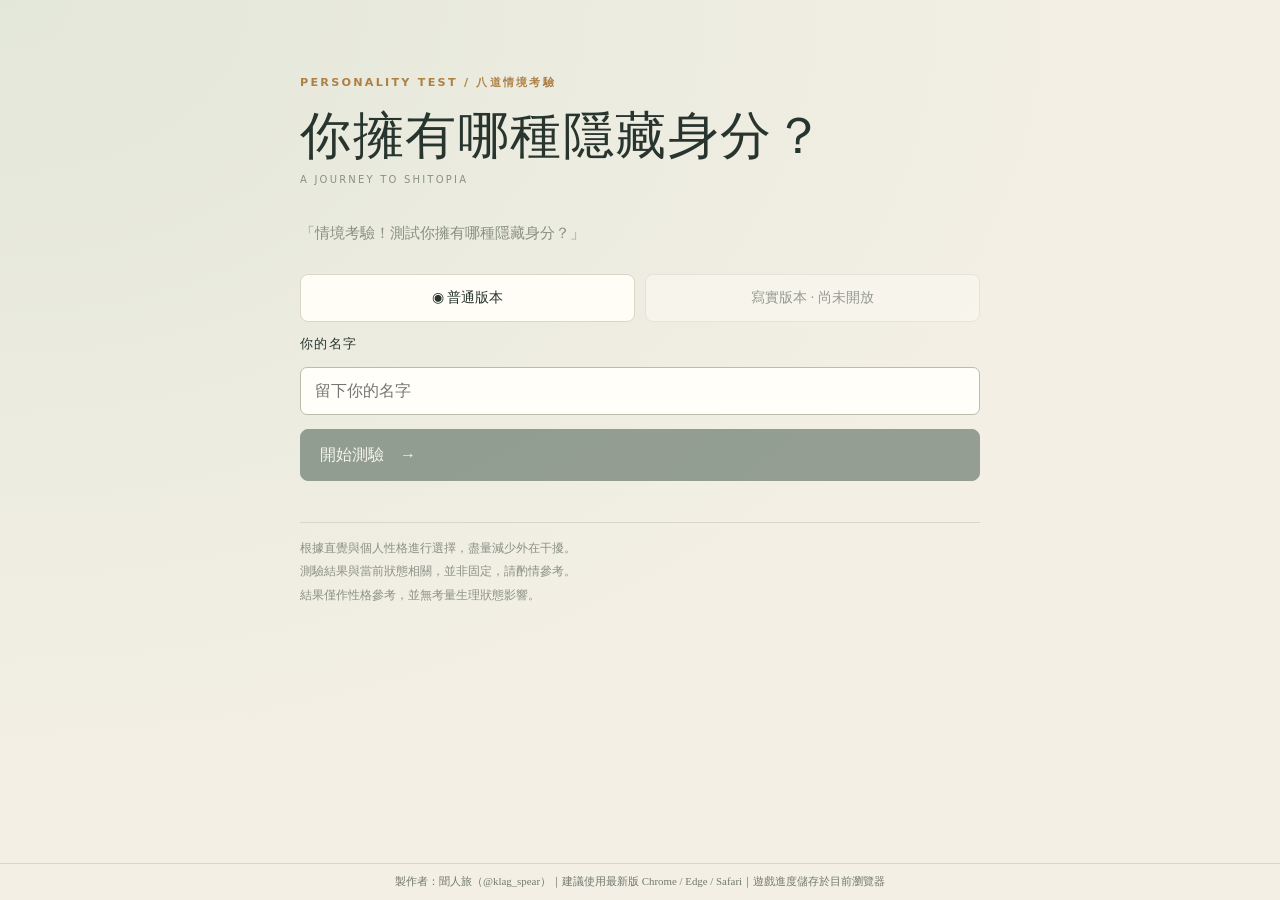
==== index.html @ 608b9f54 "Publish Playtest v0.3" ====
<!doctype html>
<html lang="zh-Hant">
<head><meta charset="utf-8"><meta name="viewport" content="width=device-width, initial-scale=1, viewport-fit=cover"><meta name="theme-color" content="#1e2924"><meta name="description" content="八道情境題，找出你的隱藏身分。"><title>你擁有哪種隱藏身分？</title><link rel="stylesheet" href="./styles/app.css"></head>
<body><div id="app"></div><div id="notice" class="notification-stack" aria-live="polite" aria-relevant="additions"></div><dialog id="modal" aria-labelledby="modal-title"></dialog><noscript>本測驗需要開啟 JavaScript。</noscript><script type="module" src="./src/main.js"></script></body>
</html>
---- styles/app.css ----
@import url('./screens.css');
:root{color-scheme:light;--paper:#f3efe5;--ink:#28352e;--muted:#73796d;--green:#233e31;--gold:#ad8146;--line:#d9d6c9;--white:#fffdf6;font-family:'Noto Serif TC','Microsoft JhengHei',serif;font-size:16px;background:var(--paper);color:var(--ink)}
*{box-sizing:border-box}body{margin:0;background:radial-gradient(ellipse at 0 0,#e3e7d9,transparent 60%),var(--paper);min-height:100dvh}button,input{font:inherit}button{cursor:pointer;border:1px solid var(--line);border-radius:8px;background:var(--white);color:var(--ink);padding:13px 19px;min-height:46px;transition:background .15s,transform .15s,box-shadow .15s;text-align:left;line-height:1.5;overflow-wrap:anywhere}button:hover:not(:disabled){background:#e4eadc;border-color:#92a68d;box-shadow:0 3px 10px #24362d0c}button:active:not(:disabled){transform:translateY(1px)}button:disabled{cursor:not-allowed;opacity:.45}button.primary{background:var(--green);color:#fffdf3;border-color:var(--green)}button.primary:hover:not(:disabled){background:#375b46}button.danger{color:#973d35;border-color:#bf827b}button:focus-visible,a:focus-visible,input:focus-visible{outline:3px solid #b18443;outline-offset:4px}input[type=text]{width:100%;border:1px solid #babdad;background:#fffef9;padding:14px;border-radius:7px;color:var(--ink);font-size:1rem}input[type=range]{width:min(300px,70vw)}a{color:var(--green)}h1,h2,h3,p{margin-top:0}h1{font-size:clamp(2.3rem,5.5vw,4.5rem);font-weight:500;line-height:1.2;letter-spacing:.06em}h2{font-size:clamp(1.6rem,3vw,2.4rem);font-weight:500;line-height:1.4}h3{font-size:1.15rem}p{line-height:1.9}small,.muted{color:var(--muted)}.eyebrow{font-family:system-ui,sans-serif;font-size:.7rem;letter-spacing:.2em;text-transform:uppercase;color:var(--gold);font-weight:700}.shell{max-width:1240px;margin:auto;padding:0 40px 48px}.topbar{display:flex;justify-content:space-between;align-items:center;gap:16px;min-height:92px;border-bottom:1px solid var(--line);margin-bottom:36px}.brand{font-size:1.3rem;letter-spacing:.2em;font-weight:700}.brand small{display:block;font:9px system-ui;letter-spacing:.22em;margin-top:4px}.top-actions{display:flex;gap:8px;align-items:center}.top-actions button{font-size:.85rem;padding:9px 13px}.pill{display:inline-block;border:1px solid var(--line);padding:5px 10px;border-radius:99px;font-size:.73rem;color:var(--muted)}.row{display:flex;flex-wrap:wrap;gap:10px;align-items:center}.stack{display:grid;gap:12px}.divider{border-top:1px solid var(--line);margin:24px 0}.card{border:1px solid var(--line);background:#fffdf699;border-radius:12px;padding:24px}.page-title{margin-bottom:28px}.page-title p{max-width:650px}.footer{border-top:1px solid var(--line);padding:22px 0;margin-top:42px;display:flex;justify-content:space-between;gap:12px;font-size:.7rem;color:var(--muted);letter-spacing:.06em}.asset{display:flex;align-items:center;justify-content:center;min-width:0;overflow:hidden}.asset img{max-width:100%;max-height:100%;object-fit:contain}.missing{flex-direction:column;gap:8px;border:1px dashed #91a18b;background:linear-gradient(150deg,#d9e1d044,#c7c9ad33);border-radius:12px;text-align:center;padding:16px;min-height:130px;color:#576951}.missing small{font:10px system-ui;overflow-wrap:anywhere}.asset-mark{font-size:2rem;color:#a88a59}.hidden{display:none!important}dialog{border:1px solid var(--line);border-radius:16px;background:var(--paper);color:var(--ink);width:min(850px,calc(100% - 24px));max-height:90dvh;padding:24px;box-shadow:0 30px 100px #101d1866}dialog::backdrop{background:#14221dcc;backdrop-filter:blur(5px)}.modal-head{display:flex;align-items:center;justify-content:space-between;gap:16px;position:sticky;top:-24px;background:var(--paper);padding:16px 0;z-index:5}.modal-head h2{font-size:1.5rem;margin:0}.modal-body{padding-top:12px}.collection{display:grid;gap:12px}.collection .card{padding:18px}.collection h3{margin-bottom:8px}.collection p{font-size:.9rem;margin-bottom:0;white-space:pre-line}.collection small{font:11px system-ui}.locked{background:#e9e7dd}.save-slot{display:flex;align-items:center;justify-content:space-between;gap:16px;flex-wrap:wrap}.save-slot .row{gap:5px}.save-slot button{padding:8px 12px}.save-slot p{margin:0;font-size:.88rem}.modal-grid{display:grid;grid-template-columns:1fr 1fr;gap:10px}.share-preview{width:100%;max-height:420px;object-fit:contain;border-radius:8px}.public-banner{background:#e1e7d5;padding:14px;border-radius:8px;margin-bottom:20px}.full-width{width:100%}
@media(max-width:767px){.shell{padding:0 18px 28px}.topbar{min-height:76px;margin-bottom:24px}.brand{font-size:1.05rem}.top-actions .pill{display:none}.card{padding:18px}.footer{flex-direction:column}.modal-grid{grid-template-columns:1fr}dialog{padding:18px}.modal-head{top:-18px}button{padding:12px 15px}.save-slot{align-items:flex-start}}
@media(prefers-reduced-motion:reduce){*,*::before,*::after{animation-duration:.01ms!important;transition-duration:.01ms!important;scroll-behavior:auto!important}}
.notification-stack{position:fixed;top:104px;right:max(16px,env(safe-area-inset-right));width:min(370px,calc(100vw - 32px));display:flex;flex-direction:column;gap:9px;z-index:30;pointer-events:none}.notice-item{background:var(--green);color:#fffdf3;border:1px solid #60816c;border-radius:10px;padding:12px 16px;box-shadow:0 8px 25px #14231c38;line-height:1.55;font-size:.9rem;pointer-events:auto;animation:notice-in .22s ease-out}.notice-item.item{background:#e7e4d1;color:var(--ink);border-color:#9aaa84}.notice-item.achievement{background:#f1e2bd;color:#51371d;border:2px solid var(--gold);padding:16px 18px;font-size:1rem;font-weight:700;box-shadow:0 10px 30px #59441d4d}.notice-item.leaving{opacity:0;transform:translateX(15px);max-height:0;padding-top:0;padding-bottom:0;margin:0;transition:opacity .24s,transform .24s,max-height .24s,padding .24s}@keyframes notice-in{from{opacity:0;transform:translateY(-10px)}to{opacity:1;transform:translateY(0)}}
@media(max-width:600px){.notification-stack{top:75px;right:10px;width:min(300px,calc(100vw - 20px))}.notice-item{font-size:.8rem;padding:9px 12px}.notice-item.achievement{font-size:.88rem;padding:12px}}

/* Persistent credits and stable shortcut row. */
.shell{padding-bottom:calc(72px + env(safe-area-inset-bottom))}
.footer{position:fixed;left:0;right:0;bottom:0;z-index:12;margin:0;padding:10px 16px calc(10px + env(safe-area-inset-bottom));display:block;text-align:center;line-height:1.45;background:rgba(243,239,229,.96);border-top:1px solid var(--line);font-size:.68rem;letter-spacing:0}
.demon-screen{padding-bottom:calc(74px + env(safe-area-inset-bottom))}
.topbar{flex-wrap:wrap}.top-actions{flex-wrap:wrap;justify-content:flex-end}
.notice-item{display:grid;gap:2px}.notice-item strong{font-size:.78rem;letter-spacing:.08em}.notice-item span{display:block}
.notice-item.item{border:2px solid #b3bd7d;background:#eeeacf;box-shadow:0 8px 25px #524d1e3d}.notice-item.item strong{color:#4e6229;font-size:.82rem}.notice-item.achievement strong{font-size:.86rem}
@media(max-width:600px){.shell{padding-bottom:calc(102px + env(safe-area-inset-bottom))}.topbar{justify-content:center;gap:8px;padding:8px 0}.top-actions{width:100%;justify-content:center;gap:4px}.topbar .top-actions button{font-size:.72rem;padding:6px 8px;min-height:38px}.footer{font-size:.61rem;max-width:100vw;padding:8px 18px calc(8px + env(safe-area-inset-bottom))}.notification-stack{top:112px}}
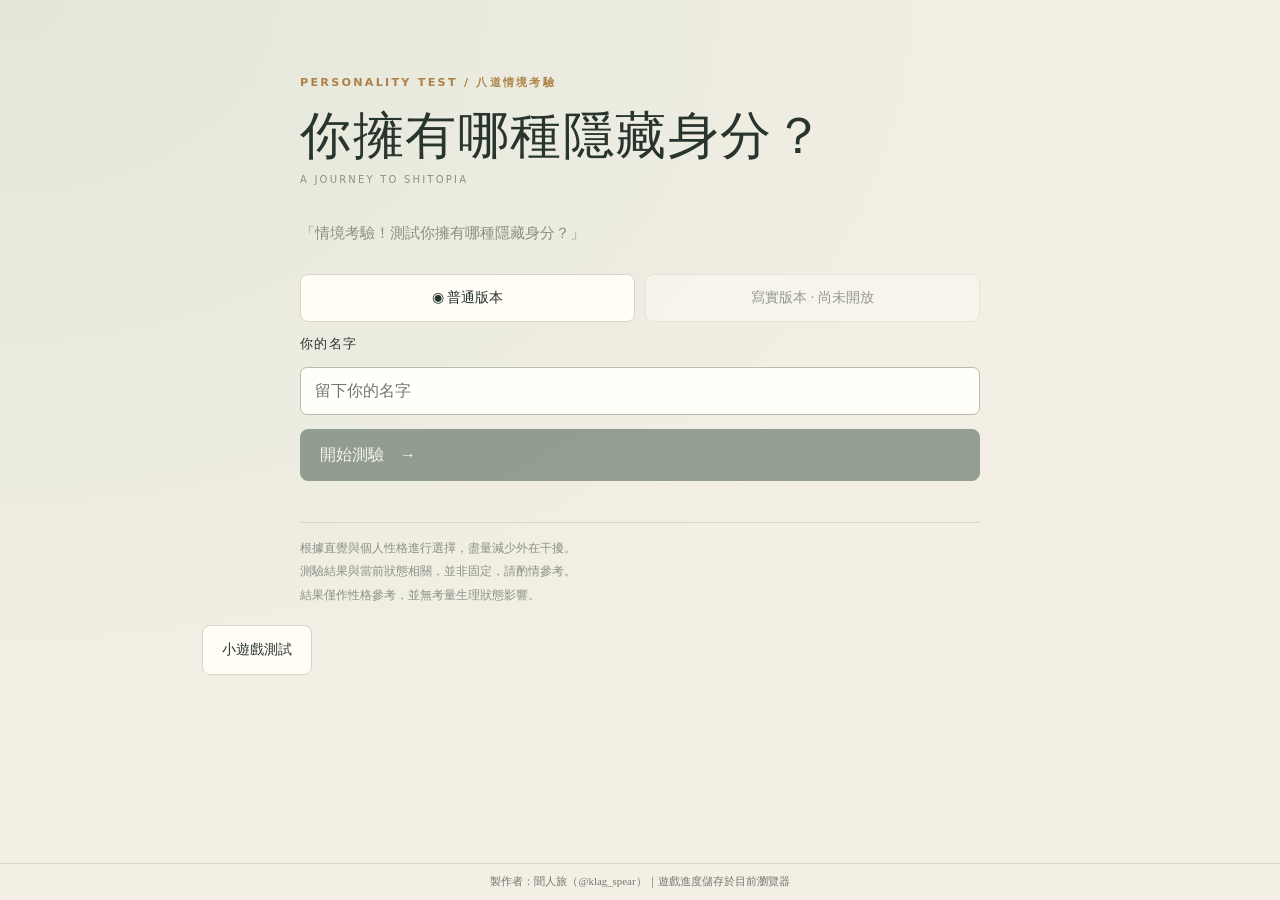
==== commit 0f1ab93e: "Update Playtest v0.6.3" ====
--- a/index.html
+++ b/index.html
@@ -1,5 +1,5 @@
 <!doctype html>
 <html lang="zh-Hant">
-<head><meta charset="utf-8"><meta name="viewport" content="width=device-width, initial-scale=1, viewport-fit=cover"><meta name="theme-color" content="#1e2924"><meta name="description" content="八道情境題，找出你的隱藏身分。"><title>你擁有哪種隱藏身分？</title><link rel="stylesheet" href="./styles/app.css"></head>
+<head><meta charset="utf-8"><meta name="viewport" content="width=device-width, initial-scale=1, viewport-fit=cover"><meta name="theme-color" content="#1e2924"><meta name="description" content="八道情境題，找出你的隱藏身分。"><title>你擁有哪種隱藏身分？</title><link rel="stylesheet" href="./styles/app.css"><link rel="stylesheet" href="./styles/candidate.css"><link rel="stylesheet" href="./styles/revision-061.css"></head>
 <body><div id="app"></div><div id="notice" class="notification-stack" aria-live="polite" aria-relevant="additions"></div><dialog id="modal" aria-labelledby="modal-title"></dialog><noscript>本測驗需要開啟 JavaScript。</noscript><script type="module" src="./src/main.js"></script></body>
 </html>
--- a/styles/candidate.css
+++ b/styles/candidate.css
@@ -0,0 +1,45 @@
+/* v0.5: visual stage stays fixed; dialogue and the document grow naturally. */
+@import url('./minigames.css');
+.scene-frame{--visual-stage-height:calc(100dvh - 160px);height:auto;min-height:var(--visual-stage-height);background:var(--backdrop-tail-color,rgb(38,60,44));overflow:hidden}
+.scene-frame .scene-backdrop{inset:0 0 auto;height:var(--visual-stage-height)}
+.scene-frame .portrait-stage{top:calc(var(--visual-stage-height)*.4);bottom:auto;height:calc(var(--visual-stage-height)*.6)}
+.scene-frame .portrait{width:min(72%,calc(var(--visual-stage-height)*.4))}
+.portrait-visual-wrapper{width:100%;height:100%;translate:0 -30%;scale:1.2;transform-origin:center bottom}
+.scene-overlay{height:auto;min-height:0;margin-top:var(--dialogue-top);padding:0}
+.scene-overlay .scene-panel{height:auto;max-height:none;display:flex;flex-direction:column;gap:10px;overflow:visible;padding:12px;background:rgba(255,253,246,.80)}
+.scene-panel .panel-heading{white-space:normal;overflow:visible;line-height:1.5}
+.scene-panel .panel-content{min-height:0;overflow:visible;padding:0}
+.scene-panel .panel-actions{flex:none;padding-top:8px}
+.scene-panel .panel-actions:empty{display:none}
+.scene-panel .choices{grid-template-columns:1fr}
+.scene-panel .choices.compact{grid-template-columns:repeat(2,minmax(0,1fr))}
+.scene-panel .choices button{padding:10px 12px;font-size:1rem;min-width:0}
+.shell.posttest-shell{padding-bottom:calc(var(--footer-height,76px) + env(safe-area-inset-bottom))}
+.shell .topbar{flex-wrap:nowrap;justify-content:space-between;gap:clamp(3px,1vw,10px)}
+.posttest-shell:has(.game-screen) .topbar{min-height:64px;margin-bottom:6px}
+.shell .brand{min-width:0;white-space:nowrap;font-size:clamp(.70rem,2.1vw,1rem);letter-spacing:0}
+.shell .brand small{font-size:clamp(6px,1vw,9px);letter-spacing:clamp(0px,.1vw,1px)}
+.shell .top-actions{width:auto;flex-wrap:nowrap;flex-shrink:0;gap:clamp(2px,.5vw,8px)}
+.shell .topbar .top-actions button{font-size:clamp(.64rem,1.5vw,.85rem);padding:6px clamp(3px,.6vw,10px);min-height:38px;white-space:nowrap}
+.result-visual{--flush-drain-x:50%;--flush-drain-y:41.5%;width:min(100%,246.6667px);max-width:280px;height:auto;aspect-ratio:2/3}
+.result-visual .result-toilet img,.result-visual .result-portrait img{width:100%;height:100%;object-fit:fill}
+.result-card.flushing .result-mover{animation:flush-to-water 2.1s linear forwards}
+.result-card.flushing .result-portrait{animation:flush-spin 2.1s linear forwards}
+.result-card.flushing .result-toilet{animation:none}
+.result-blackout{animation:flush-blackout 2.1s linear forwards}
+@keyframes flush-to-water{0%{transform:translate(0,0)}65%{transform:translate(var(--flush-dx),var(--flush-dy))}90%,100%{transform:translate(var(--flush-dx),var(--flush-dy))}}
+@keyframes flush-spin{0%{transform:rotate(0) scale(1);opacity:1}65%{transform:rotate(440deg) scale(.18);opacity:1}90%{transform:rotate(700deg) scale(.025);opacity:.65}100%{transform:rotate(720deg) scale(.005);opacity:0}}
+@keyframes flush-blackout{0%,80%{opacity:0}100%{opacity:1}}
+.ending-visual{position:relative;display:grid;grid-template-columns:minmax(0,1fr);grid-template-rows:min-content auto;min-height:0;aspect-ratio:4/5;margin:20px 0;background:rgb(38,60,44);border-radius:12px;overflow:hidden}
+.ending-visual::before{content:'';grid-area:1/1;aspect-ratio:8/5;pointer-events:none}
+.ending-visual .ending-art{position:absolute;inset:0 0 auto;height:auto;aspect-ratio:4/5;margin:0}
+.ending-visual .ending-art img{width:100%;height:100%;max-height:none;object-fit:cover}
+.ending-story-panel{display:flex;flex-direction:column;justify-content:center;grid-area:2/1;position:relative;z-index:1;background:rgba(255,253,246,.20);padding:clamp(12px,2vw,24px);min-height:0;overflow:visible;backdrop-filter:blur(3px);margin:0 6%;height:100%;border-radius:16px}
+.ending-story-panel .ending-story{font-size:1rem;line-height:1.9;margin:0}
+.ending-visual{grid-template-rows:50% 50%;height:auto;aspect-ratio:4/5}
+.ending-visual::before{aspect-ratio:auto}
+.portrait-visual-wrapper.dragon-player{scale:1.518}
+.ending-credits{margin:10px 0 0;font-size:.75rem;color:var(--muted);overflow-wrap:anywhere}.ending-credits h2{font-size:.8rem;margin-bottom:4px}.ending-credits p{margin:0}
+.walkthrough-link{grid-column:1/-1}.game-screen:has(.formal-minigame) .game-hud{display:none}
+@media(max-width:600px){.scene-overlay .scene-panel{background:rgba(255,253,246,.84)}.result-visual{width:min(100%,220px)}}
+@media(prefers-reduced-motion:reduce){.result-card.flushing .result-mover{animation:none;transform:translate(var(--flush-dx),var(--flush-dy))}.result-card.flushing .result-portrait{animation:none;transform:scale(.08);opacity:1}.result-blackout{animation:flush-blackout .38s linear forwards!important;opacity:0;transition:none}}
--- a/styles/revision-061.css
+++ b/styles/revision-061.css
@@ -0,0 +1,65 @@
+/* Playtest 0.6.3: incrementally corrected 0.6.1 presentation rules; collision/state remain in the model. */
+/* AB and CD are two non-wrapping rows; each preserves its existing content hierarchy. */
+.shell .topbar.game-header{display:flex;flex-direction:column;align-items:stretch;gap:6px;min-height:0;padding:6px 0}
+.header-ab{display:flex;align-items:center;justify-content:space-between;gap:clamp(2px,1vw,10px);min-width:0}
+.header-divider{height:1px;background:var(--line);width:calc(100% - 28px);margin:0 auto;flex:none}
+.game-header .game-hud{display:flex;align-items:center;justify-content:space-between;flex-wrap:nowrap;gap:clamp(4px,2vw,24px);margin:0;min-width:0}
+.game-header .location-info{flex:0 1 auto;min-width:0}.game-header .location-info .eyebrow{display:block;font-size:clamp(6px,1.4vw,10px);letter-spacing:.06em;white-space:nowrap}
+.game-header .player-info{display:flex;flex-direction:column;gap:2px;min-width:0;flex:0 1 auto;text-align:right;font-size:clamp(.6rem,1.6vw,.8rem)}
+.player-name{overflow-wrap:anywhere;font-weight:600}.player-details{line-height:1.5;white-space:nowrap;color:var(--muted)}
+.game-header .top-actions{margin-left:auto;flex-wrap:nowrap;width:auto;gap:clamp(2px,.6vw,8px)}.game-header .game-hud h2{font-size:clamp(.75rem,2.5vw,1.3rem)}
+.dialogue-header{position:relative;display:flex;align-items:center;justify-content:space-between;gap:12px;min-height:32px;padding-bottom:7px}
+.dialogue-header::after{content:'';position:absolute;bottom:0;left:6px;right:6px;height:1px;background:var(--line)}
+.dialogue-header .speaker{margin:0;min-width:0;overflow-wrap:anywhere}
+.dialogue-header .next,.puzzle-dialogue .dialogue-header button{flex:none;margin:0 0 0 auto;min-height:32px;padding:2px 8px;font-size:.85rem}
+.scene-overlay .dialogue .dialogue-header .next{margin-left:auto;margin-top:0}
+.scene-overlay .scene-panel.dialogue{min-height:calc(var(--visual-stage-height) - var(--dialogue-top));border-radius:10px}.puzzle-dialogue:has(.dialogue-header){padding-top:6px}
+.portrait-stage .portraits{inset:0 clamp(64px,4vw,96px);gap:0}
+.scene-frame .portrait{width:min(42%,calc(var(--visual-stage-height)*.4))}
+.scene-frame .portrait.slot-left{left:0}.scene-frame .portrait.slot-right{right:0}
+.portrait-position-wrapper.small-friend{translate:0 15%}
+.notification-stack{top:var(--notice-top,8px);right:var(--notice-right,12px)}
+.playtest-entry{margin:20px 0 8px;font-size:.9rem}
+/* Medium 64px plaid: only the surplus gutters, behind the untouched scene. */
+.formal-minigame.plaid-sides{--plaid-size:64px;--plaid-base:#443a30;--plaid-band:#b0a39322;--plaid-line:#211a1870;background:var(--plaid-base)}
+.formal-minigame.runner.plaid-sides{--plaid-base:#41413d;--plaid-band:#aaa69a22;--plaid-line:#20211f70}
+.formal-minigame::before,.formal-minigame::after{content:'';position:absolute;top:0;bottom:0;width:50%;pointer-events:none;z-index:0;background:repeating-linear-gradient(0deg,transparent 0 30px,var(--plaid-line) 30px 32px,var(--plaid-band) 32px 62px,var(--plaid-line) 62px 64px),repeating-linear-gradient(90deg,transparent 0 30px,var(--plaid-line) 30px 32px,var(--plaid-band) 32px 62px,var(--plaid-line) 62px 64px);background-size:var(--plaid-size) var(--plaid-size)}
+.formal-minigame::before{left:0}.formal-minigame::after{right:0}
+.puzzle.reporting{background:transparent}.puzzle.reporting::before,.puzzle.reporting::after{display:none}
+.puzzle-report-stage:empty{display:none}
+.puzzle-report-stage{color:var(--ink)}
+.demon-wrapper{position:absolute;width:var(--demon-display-size,0px);height:var(--demon-display-size,0px);pointer-events:none;transform:none;scale:1;z-index:1}
+.demon-wrapper .demon-image,.demon-wrapper .demon-image img{width:100%;height:100%;object-fit:contain;object-position:center;transform:none;scale:1}
+.puzzle-room,.game-screen .puzzle-room{width:min(100%,calc(var(--puzzle-room-height,calc(100dvh - 145px))*.5625));z-index:1}
+.puzzle-exit{position:absolute;top:6px;right:6px;z-index:5;min-height:36px;padding:5px 10px;font-size:.8rem;background:#f3efe5db}
+.puzzle-hotspot:disabled{cursor:default;opacity:1}.puzzle-hotspot:disabled:hover{background:transparent}
+.puzzle-toast{top:8px;max-width:calc(100% - 24px)}
+.puzzle-inventory{position:absolute;bottom:0;left:50%;translate:-50% 0;width:100%;margin:0;z-index:3}
+.inventory-slots{inset:0;display:block}.inventory-positioner{position:absolute;width:13%;height:76%;translate:-50% -50%}
+.inventory-slot{position:relative;width:100%;height:100%;display:block;border:0}
+.inventory-slot.selected{border:0;box-shadow:inset 0 0 0 3px #ffe79a,0 0 8px #ffe79a}
+.inventory-slot:active:not(:disabled){transform:none}
+.inventory-slot img{position:absolute;left:50%;top:50%;translate:-50% -50%;transform:none;width:100%;height:100%;max-width:100%;max-height:100%;margin:0;object-fit:contain}
+.puzzle-dialogue{z-index:4}.runner-stage{z-index:1;height:calc(100dvh - 170px);width:min(100%,calc((100dvh - 170px)*.68))}
+.runner-success{width:min(420px,calc(100% - 24px));text-align:center;padding:24px}.runner-success p{font-size:1.15rem}.runner-success button{display:block;margin:auto;min-width:100px;text-align:center}
+.notebook-viewer{width:min(1600px,calc(100vw - 8px));max-width:none;max-height:98dvh;background:transparent;border:0;padding:0;box-shadow:none;overflow:hidden}
+.notebook-viewer .viewer-controls{position:relative;color:#fff9e8;margin:0 4px 4px;font-size:.8rem;min-height:38px}
+.notebook-viewer .viewer-controls button{min-height:36px;padding:4px 10px}
+.notebook-spread{position:relative;display:block;padding:0;min-height:0;width:min(100%,calc((98dvh - 46px)*1.25));aspect-ratio:5/4;margin:auto;background:none;gap:0}
+.notebook-art{position:absolute;inset:0;width:100%;height:100%;object-fit:contain;pointer-events:none}
+.notebook-page{position:absolute;max-height:none;padding:0;overflow-y:auto;overflow-x:hidden;scrollbar-width:none;overscroll-behavior:contain;min-width:0;font-size:16px;line-height:1.7}
+.notebook-page::-webkit-scrollbar{display:none;width:0;height:0}.notebook-page:focus-visible{outline:2px solid #96743d;outline-offset:2px}
+.notebook-page .clue,.notebook-page .inference,.notebook-page button{font-size:16px;line-height:1.7;overflow-wrap:anywhere}
+.notebook-right{display:flex;flex-direction:column;gap:12px}.notebook-right button{padding:6px;flex:none}.notebook-page .clue{text-align:left;min-height:44px;padding:6px 0}
+.notebook-page .inference input{flex:none}.notebook-page .evidence-archive summary,.notebook-page .evidence-archive button{font-size:16px}
+.paper-viewer{width:calc(100vw - 8px);max-width:1100px;max-height:98dvh;padding:0;background:transparent;border:0;box-shadow:none;overflow:hidden}
+.paper-viewer .viewer-controls{color:#fff9e8;margin:0 4px 4px;min-height:38px;font-size:.8rem}
+.paper-view{aspect-ratio:9/8;width:min(100%,calc((98dvh - 46px)*1.125));max-width:1100px;margin:auto}
+.paper-content{position:absolute;right:auto;display:flex;align-items:center;justify-content:center;overflow:visible}
+.paper-fixed{width:max-content;font-size:24px;line-height:1.7;transform:none}.paper-line{line-height:1.7;text-align:left}
+.hazard-anchor{position:absolute;width:20%;aspect-ratio:1;translate:-50% -50%;pointer-events:none}
+.hazard-visual{width:100%;height:100%;display:flex;align-items:center;justify-content:center}
+.hazard-visual .runner-entity{position:static;width:100%;height:100%;max-height:none;object-fit:contain;transform:none;transform-origin:center}
+@media(max-width:767px){.portrait-stage .portraits{inset:0 clamp(0px,1vw,8px);gap:0}.scene-frame .portrait{width:42%}.shell .topbar.game-header{gap:4px}.game-header .header-ab .brand{font-size:clamp(9px,2.6vw,16px)}.game-header .header-ab .top-actions button{font-size:clamp(9px,2.7vw,12px);padding:4px clamp(2px,.7vw,5px);min-height:32px}.game-header .player-info{font-size:clamp(9px,2.8vw,12px)}.formal-minigame::before,.formal-minigame::after{display:none}.puzzle-exit{font-size:.7rem;padding:4px 7px}.puzzle-dialogue{left:3%;right:3%;padding:6px 10px}.notebook-viewer{width:calc(100vw - 4px)}.runner-stage{height:calc(100dvh - 145px);width:min(100%,calc((100dvh - 145px)*.68))}}
+
+.ending-story-panel .ending-story{color:#18291f;text-shadow:0 0 3px #fffdf6,0 1px 1px #fffdf6}
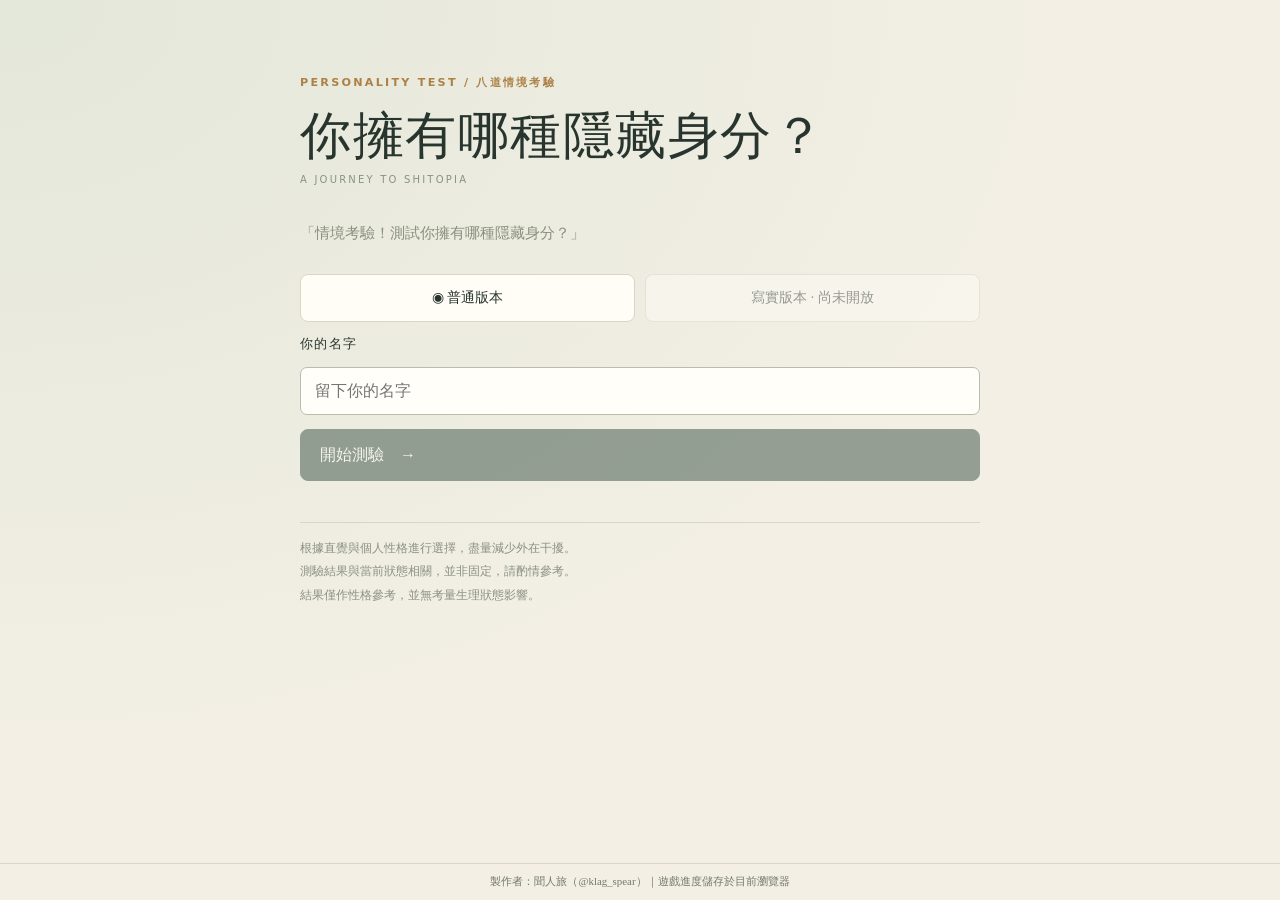
==== commit 1fa110ec: "Release Shitopia Final public release with Cards, D4, analytics and hidden test entry" ====
--- a/index.html
+++ b/index.html
@@ -1,5 +1,13 @@
 <!doctype html>
 <html lang="zh-Hant">
 <head><meta charset="utf-8"><meta name="viewport" content="width=device-width, initial-scale=1, viewport-fit=cover"><meta name="theme-color" content="#1e2924"><meta name="description" content="八道情境題，找出你的隱藏身分。"><title>你擁有哪種隱藏身分？</title><link rel="stylesheet" href="./styles/app.css"><link rel="stylesheet" href="./styles/candidate.css"><link rel="stylesheet" href="./styles/revision-061.css"></head>
-<body><div id="app"></div><div id="notice" class="notification-stack" aria-live="polite" aria-relevant="additions"></div><dialog id="modal" aria-labelledby="modal-title"></dialog><noscript>本測驗需要開啟 JavaScript。</noscript><script type="module" src="./src/main.js"></script></body>
+<body><div id="app"></div><div id="notice" class="notification-stack" aria-live="polite" aria-relevant="additions"></div><dialog id="modal" aria-labelledby="modal-title"></dialog><noscript>本測驗需要開啟 JavaScript。</noscript><script type="module" src="./src/main.js"></script>
+<!-- Cloudflare Web Analytics -->
+<script
+  type="module"
+  src="https://static.cloudflareinsights.com/beacon.min.js"
+  data-cf-beacon='{"token":"5f6bcc13f9c24ad7ba5f2b88d649b6bd"}'>
+</script>
+<!-- End Cloudflare Web Analytics -->
+</body>
 </html>
--- a/styles/app.css
+++ b/styles/app.css
@@ -1,4 +1,5 @@
 @import url('./screens.css');
+@import url('./cards.css');
 :root{color-scheme:light;--paper:#f3efe5;--ink:#28352e;--muted:#73796d;--green:#233e31;--gold:#ad8146;--line:#d9d6c9;--white:#fffdf6;font-family:'Noto Serif TC','Microsoft JhengHei',serif;font-size:16px;background:var(--paper);color:var(--ink)}
 *{box-sizing:border-box}body{margin:0;background:radial-gradient(ellipse at 0 0,#e3e7d9,transparent 60%),var(--paper);min-height:100dvh}button,input{font:inherit}button{cursor:pointer;border:1px solid var(--line);border-radius:8px;background:var(--white);color:var(--ink);padding:13px 19px;min-height:46px;transition:background .15s,transform .15s,box-shadow .15s;text-align:left;line-height:1.5;overflow-wrap:anywhere}button:hover:not(:disabled){background:#e4eadc;border-color:#92a68d;box-shadow:0 3px 10px #24362d0c}button:active:not(:disabled){transform:translateY(1px)}button:disabled{cursor:not-allowed;opacity:.45}button.primary{background:var(--green);color:#fffdf3;border-color:var(--green)}button.primary:hover:not(:disabled){background:#375b46}button.danger{color:#973d35;border-color:#bf827b}button:focus-visible,a:focus-visible,input:focus-visible{outline:3px solid #b18443;outline-offset:4px}input[type=text]{width:100%;border:1px solid #babdad;background:#fffef9;padding:14px;border-radius:7px;color:var(--ink);font-size:1rem}input[type=range]{width:min(300px,70vw)}a{color:var(--green)}h1,h2,h3,p{margin-top:0}h1{font-size:clamp(2.3rem,5.5vw,4.5rem);font-weight:500;line-height:1.2;letter-spacing:.06em}h2{font-size:clamp(1.6rem,3vw,2.4rem);font-weight:500;line-height:1.4}h3{font-size:1.15rem}p{line-height:1.9}small,.muted{color:var(--muted)}.eyebrow{font-family:system-ui,sans-serif;font-size:.7rem;letter-spacing:.2em;text-transform:uppercase;color:var(--gold);font-weight:700}.shell{max-width:1240px;margin:auto;padding:0 40px 48px}.topbar{display:flex;justify-content:space-between;align-items:center;gap:16px;min-height:92px;border-bottom:1px solid var(--line);margin-bottom:36px}.brand{font-size:1.3rem;letter-spacing:.2em;font-weight:700}.brand small{display:block;font:9px system-ui;letter-spacing:.22em;margin-top:4px}.top-actions{display:flex;gap:8px;align-items:center}.top-actions button{font-size:.85rem;padding:9px 13px}.pill{display:inline-block;border:1px solid var(--line);padding:5px 10px;border-radius:99px;font-size:.73rem;color:var(--muted)}.row{display:flex;flex-wrap:wrap;gap:10px;align-items:center}.stack{display:grid;gap:12px}.divider{border-top:1px solid var(--line);margin:24px 0}.card{border:1px solid var(--line);background:#fffdf699;border-radius:12px;padding:24px}.page-title{margin-bottom:28px}.page-title p{max-width:650px}.footer{border-top:1px solid var(--line);padding:22px 0;margin-top:42px;display:flex;justify-content:space-between;gap:12px;font-size:.7rem;color:var(--muted);letter-spacing:.06em}.asset{display:flex;align-items:center;justify-content:center;min-width:0;overflow:hidden}.asset img{max-width:100%;max-height:100%;object-fit:contain}.missing{flex-direction:column;gap:8px;border:1px dashed #91a18b;background:linear-gradient(150deg,#d9e1d044,#c7c9ad33);border-radius:12px;text-align:center;padding:16px;min-height:130px;color:#576951}.missing small{font:10px system-ui;overflow-wrap:anywhere}.asset-mark{font-size:2rem;color:#a88a59}.hidden{display:none!important}dialog{border:1px solid var(--line);border-radius:16px;background:var(--paper);color:var(--ink);width:min(850px,calc(100% - 24px));max-height:90dvh;padding:24px;box-shadow:0 30px 100px #101d1866}dialog::backdrop{background:#14221dcc;backdrop-filter:blur(5px)}.modal-head{display:flex;align-items:center;justify-content:space-between;gap:16px;position:sticky;top:-24px;background:var(--paper);padding:16px 0;z-index:5}.modal-head h2{font-size:1.5rem;margin:0}.modal-body{padding-top:12px}.collection{display:grid;gap:12px}.collection .card{padding:18px}.collection h3{margin-bottom:8px}.collection p{font-size:.9rem;margin-bottom:0;white-space:pre-line}.collection small{font:11px system-ui}.locked{background:#e9e7dd}.save-slot{display:flex;align-items:center;justify-content:space-between;gap:16px;flex-wrap:wrap}.save-slot .row{gap:5px}.save-slot button{padding:8px 12px}.save-slot p{margin:0;font-size:.88rem}.modal-grid{display:grid;grid-template-columns:1fr 1fr;gap:10px}.share-preview{width:100%;max-height:420px;object-fit:contain;border-radius:8px}.public-banner{background:#e1e7d5;padding:14px;border-radius:8px;margin-bottom:20px}.full-width{width:100%}
 @media(max-width:767px){.shell{padding:0 18px 28px}.topbar{min-height:76px;margin-bottom:24px}.brand{font-size:1.05rem}.top-actions .pill{display:none}.card{padding:18px}.footer{flex-direction:column}.modal-grid{grid-template-columns:1fr}dialog{padding:18px}.modal-head{top:-18px}button{padding:12px 15px}.save-slot{align-items:flex-start}}
